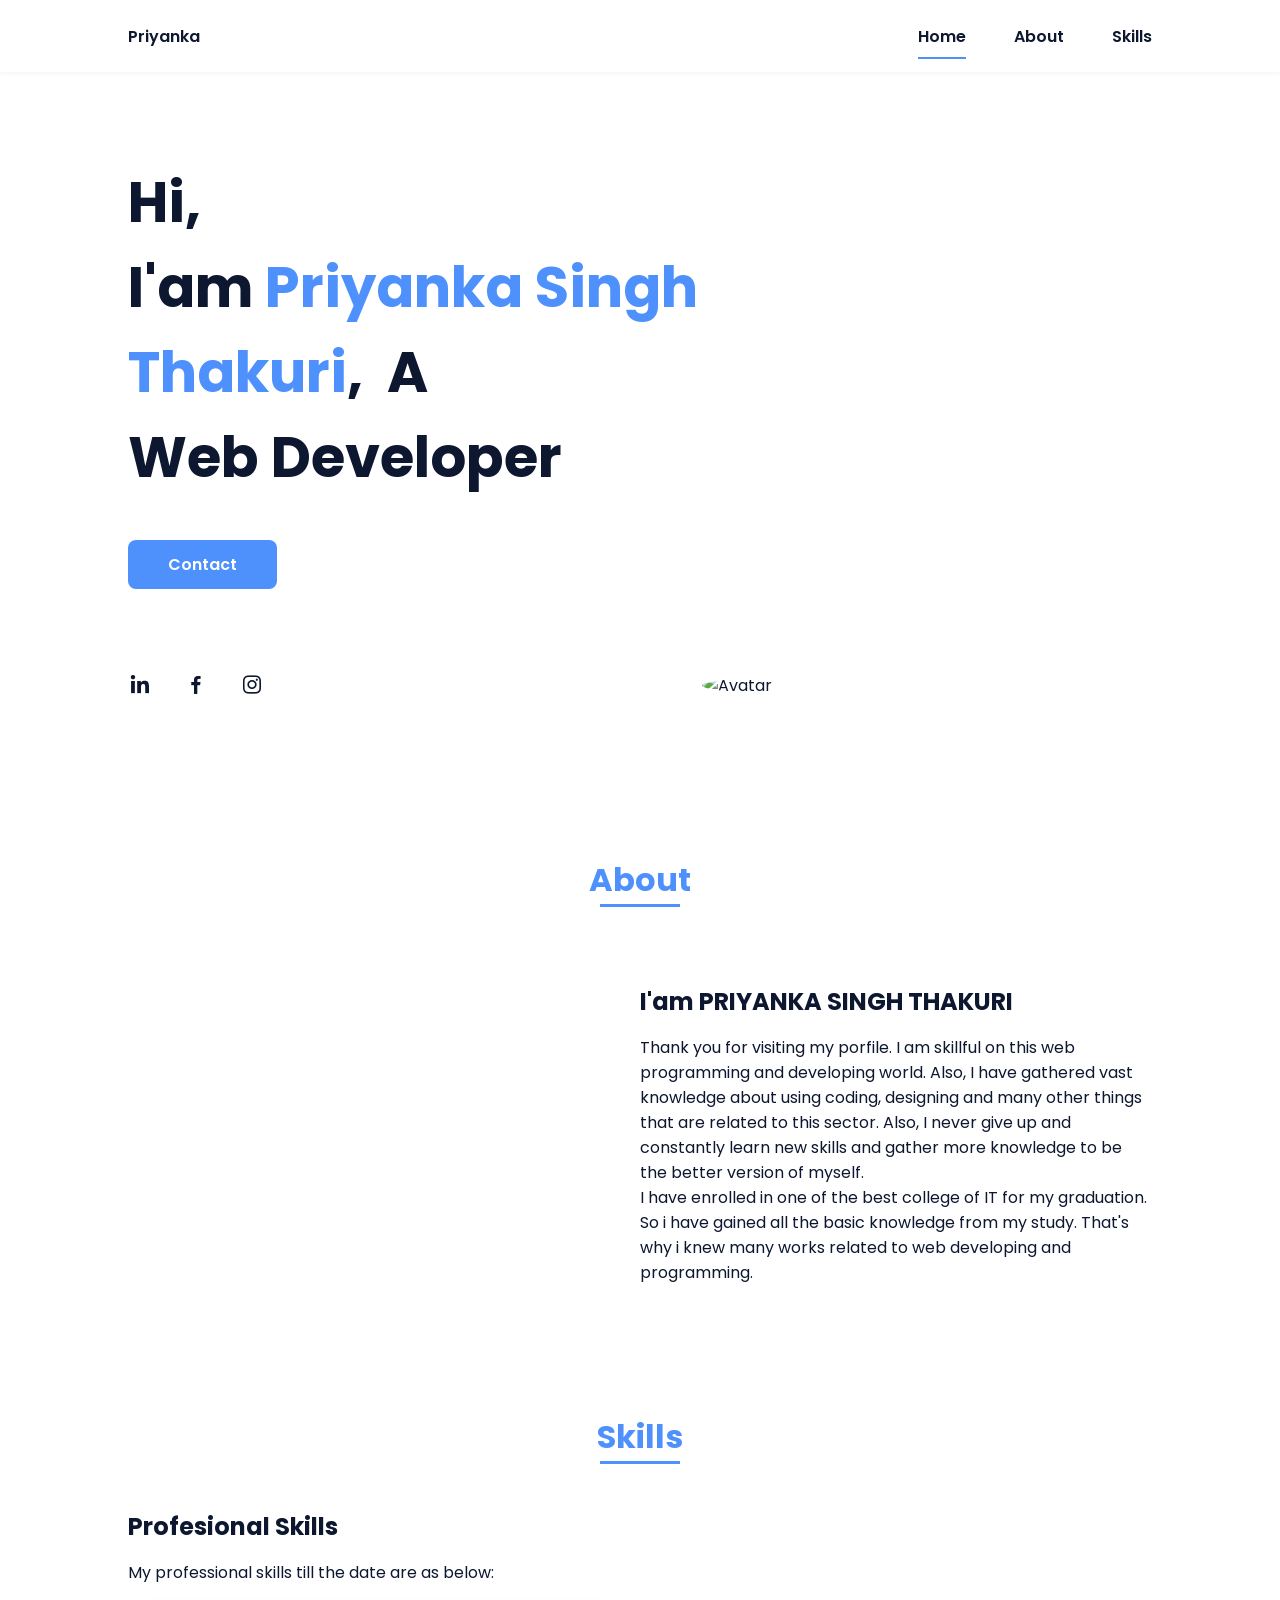
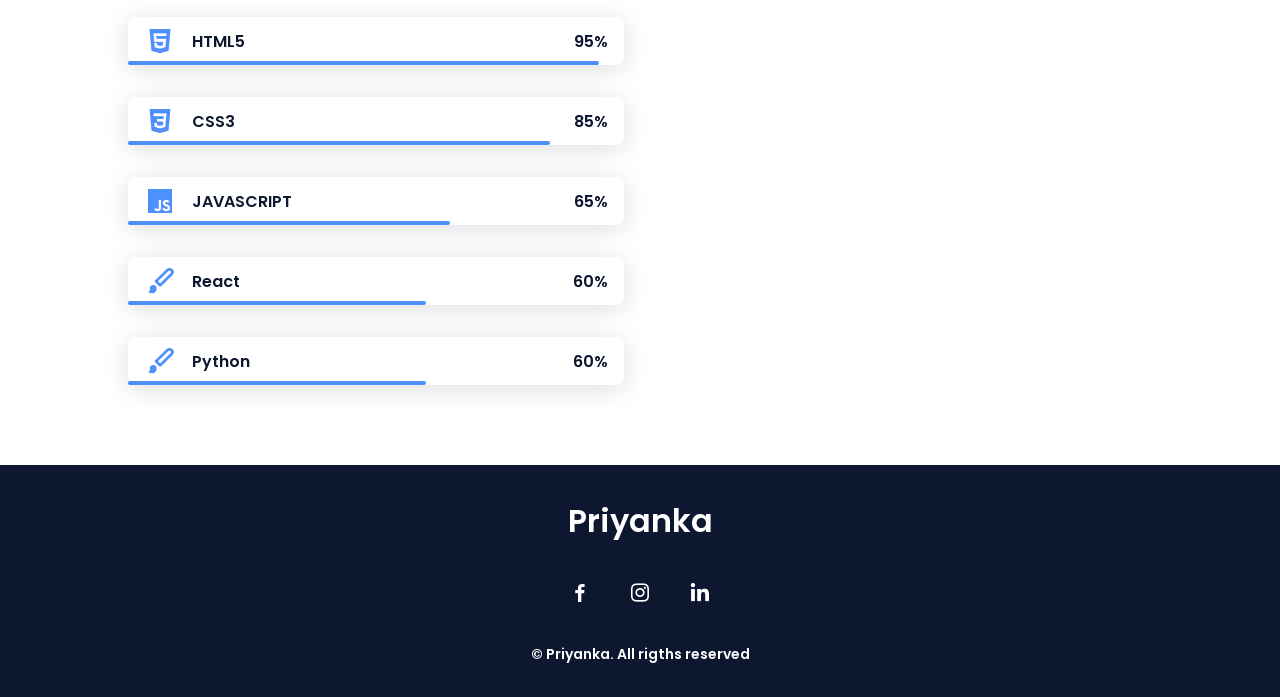
==== index.htm @ 9e980cf3 "Update index.htm" ====
<!DOCTYPE html>
<html lang="en">

<head>
    <meta charset="UTF-8">
    <meta name="viewport" content="width=device-width, initial-scale=1.0">

    <link rel="stylesheet" href="./css/style.css">

    <!-- =====BOX ICONS===== -->
    <link href='https://cdn.jsdelivr.net/npm/boxicons@2.0.5/css/boxicons.min.css' rel='stylesheet'>

    <title>Priyanka Singh Thakuri</title>
</head>

<body>
    <!--===== HEADER =====-->
    <header class="l-header">
        <nav class="nav bd-grid">
            <div>
                <a href="#" class="nav__logo">Priyanka</a>
            </div>

            <div class="nav__menu" id="nav-menu">
                <ul class="nav__list">
                    <li class="nav__item"><a href="#home" class="nav__link active">Home </a></li>
                    <li class="nav__item"><a href="#about" class="nav__link">About</a></li>
                    <li class="nav__item"><a href="#skills" class="nav__link">Skills</a></li>
                    <!-- <li class="nav__item"><a href="#work" class="nav__link">Work</a></li> -->
                    <!-- <li class="nav__item"><a href="#contact" class="nav__link">Contact</a></li> -->
                </ul>
            </div>

            <div class="nav__toggle" id="nav-toggle">
                <i class='bx bx-menu'></i>
            </div>
        </nav>
    </header>

    <main class="l-main">
        <!--===== HOME =====-->
        <section class="home bd-grid" id="home">
            <div class="home__data">
                <h1 class="home__title">Hi,<br>I'am <span class="home__title-color">Priyanka Singh <br>Thakuri</span>,&nbsp; A <br> Web
                    Developer</h1>

                <a href="https://www.facebook.com/thakuri.priyanka.5" class="button">Contact</a>
            </div>

            <div class="home__social">
                <a href="https://www.linkedin.com/in/priyanka-singh-thakuri-91807b209/" class="home__social-icon"
                    target="_blank"><i class='bx bxl-linkedin'></i></a>
                <a href="https://www.facebook.com/thakuri.priyanka.5" class="home__social-icon" target="_blank"><i
                        class='bx bxl-facebook'></i></a>
                <a href="https://www.instagram.com/priyanka_singh_thakuri_/" class="home__social-icon" target="_blank"><i
                        class='bx bxl-instagram'></i></a>
            </div>

            <div class="home__img">
                <img src="./images/profilepic.jpg" alt="Avatar" style="border-radius: 50%;">
                <!-- <svg class="home__blob" viewBox="0 0 479 467" xmlns="http://www.w3.org/2000/svg" xmlns:xlink="http://www.w3.org/1999/xlink"> -->
                <!-- <mask id="mask0" mask-type="alpha"> -->
                <!-- <path d="M9.19024 145.964C34.0253 76.5814 114.865 54.7299 184.111 29.4823C245.804 6.98884 311.86 -14.9503 370.735 14.143C431.207 44.026 467.948 107.508 477.191 174.311C485.897 237.229 454.931 294.377 416.506 344.954C373.74 401.245 326.068 462.801 255.442 466.189C179.416 469.835 111.552 422.137 65.1576 361.805C17.4835 299.81 -17.1617 219.583 9.19024 145.964Z"/> -->
                <!-- </mask> -->
                <!-- <g mask="url(#mask0)"> -->
                <!-- <path d="M9.19024 145.964C34.0253 76.5814 114.865 54.7299 184.111 29.4823C245.804 6.98884 311.86 -14.9503 370.735 14.143C431.207 44.026 467.948 107.508 477.191 174.311C485.897 237.229 454.931 294.377 416.506 344.954C373.74 401.245 326.068 462.801 255.442 466.189C179.416 469.835 111.552 422.137 65.1576 361.805C17.4835 299.81 -17.1617 219.583 9.19024 145.964Z"/> -->
                <!-- <image class="home__blob-img" x="50" y="60" href="./images/profilepic.jpg"/> -->
                <!-- </g> -->
                <!-- </svg> -->
            </div>
        </section>

        <!--===== ABOUT =====-->
        <section class="about section " id="about">
            <h2 class="section-title">About</h2>

            <div class="about__container bd-grid">
                <div class="about__img">
                    <img src="./images/profilepic.jpg" alt="">
                </div>

                <div>
                    <h2 class="about__subtitle">I'am PRIYANKA SINGH THAKURI</h2>
                    <p class="about__text">Thank you for visiting my porfile. I am skillful on this web programming and developing world.
                 Also, I have gathered vast knowledge about using coding, designing and many other things that 
                 are related to this sector. Also, I never give up and constantly learn new skills and gather more
                  knowledge to be the better version of myself.<br>

                I have enrolled in one of the best college of IT for my graduation. So i have gained all the basic knowledge
                 from my study. That's why i knew many works related to web developing and programming.</p>
                </div>
            </div>
        </section>

        <!--===== SKILLS =====-->
        <section class="skills section" id="skills">
            <h2 class="section-title">Skills</h2>

            <div class="skills__container bd-grid">
                <div>
                    <h2 class="skills__subtitle">Profesional Skills</h2>
                    <p class="skills__text">My professional skills till the date are as below:</p>
                    <div class="skills__data">
                        <div class="skills__names">
                            <i class='bx bxl-html5 skills__icon'></i>
                            <span class="skills__name">HTML5</span>
                        </div>
                        <div class="skills__bar skills__html">

                        </div>
                        <div>
                            <span class="skills__percentage">95%</span>
                        </div>
                    </div>
                    <div class="skills__data">
                        <div class="skills__names">
                            <i class='bx bxl-css3 skills__icon'></i>
                            <span class="skills__name">CSS3</span>
                        </div>
                        <div class="skills__bar skills__css">

                        </div>
                        <div>
                            <span class="skills__percentage">85%</span>
                        </div>
                    </div>
                    <div class="skills__data">
                        <div class="skills__names">
                            <i class='bx bxl-javascript skills__icon'></i>
                            <span class="skills__name">JAVASCRIPT</span>
                        </div>
                        <div class="skills__bar skills__js">

                        </div>
                        <div>
                            <span class="skills__percentage">65%</span>
                        </div>
                    </div>
                    <div class="skills__data">
                        <div class="skills__names">
                            <i class='bx bxs-paint skills__icon'></i>
                            <span class="skills__name">React</span>
                        </div>
                        <div class="skills__bar skills__flutter">

                        </div>
                        <div>
                            <span class="skills__percentage">60%</span>
                        </div>
                    </div>
                    <div class="skills__data">
                        <div class="skills__names">
                            <i class='bx bxs-paint skills__icon'></i>
                            <span class="skills__name">Python</span>
                        </div>
                        <div class="skills__bar skills__python">

                        </div>
                        <div>
                            <span class="skills__percentage">60%</span>
                        </div>
                    </div>
                </div>

                <div>
                    <img src="assets/img/work3.jpg" alt="" class="skills__img">
                </div>
            </div>
        </section>

        <!--===== WORK =====-->
        <!-- <section class="work section" id="work">
                <h2 class="section-title">Work</h2>

                <div class="work__container bd-grid">
                    <a href="" class="work__img">
                        <img src="assets/img/work1.jpg" alt="">
                    </a>
                    <a href="" class="work__img">
                        <img src="assets/img/work2.jpg" alt="">
                    </a>
                    <a href="" class="work__img">
                        <img src="assets/img/work3.jpg" alt="">
                    </a>
                    <a href="" class="work__img">
                        <img src="assets/img/work4.jpg" alt="">
                    </a>
                    <a href="" class="work__img">
                        <img src="assets/img/work5.jpg" alt="">
                    </a>
                    <a href="" class="work__img">
                        <img src="assets/img/work6.jpg" alt="">
                    </a>
                </div>
            </section> -->

        <!--===== CONTACT =====-->
        <!-- <section class="contact section" id="contact">
                <h2 class="section-title">Contact Me</h2>

                <div class="contact__container bd-grid">
                    <form action="" class="contact__form">
                        <input type="text" placeholder="Name" class="contact__input">
                        <input type="mail" placeholder="Email" class="contact__input">
                        <textarea name="" id="" cols="0" rows="10" class="contact__input"></textarea>
                        <input type="button" value="Submit" class="contact__button button">
                    </form>
                </div>
            </section> -->
    </main>

    <!--===== FOOTER =====-->
    <footer class="footer">
        <p class="footer__title">Priyanka</p>
        <div class="footer__social">
            <a href="https://www.facebook.com/thakuri.priyanka.5" target="_blank" class="footer__icon"><i class='bx bxl-facebook'></i></a>
            <a href="https://www.instagram.com/priyanka_singh_thakuri_/"  target="_blank"class="footer__icon"><i class='bx bxl-instagram'></i></a>
            <a href="https://www.linkedin.com/in/priyanka-singh-thakuri-91807b209/" target="_blank" class="footer__icon"><i class='bx bxl-linkedin'></i></a>
        </div>
        <p class="footer__copy">&#169; Priyanka. All rigths reserved</p>
    </footer>


    <!--===== SCROLL REVEAL =====-->
    <!-- <script src="https://unpkg.com/scrollreveal"></script> -->

    <!--===== MAIN JS =====-->
    <script src="./js/main.js"></script>
</body>

</html>
---- css/style.css ----
/*===== GOOGLE FONTS =====*/
@import url("https://fonts.googleapis.com/css2?family=Poppins:wght@400;600;700&display=swap");
/*===== VARIABLES CSS =====*/
:root {
  --header-height: 3rem;
  --font-semi: 600;
  /*===== Colores =====*/
  /*Purple 260 - Red 355 - Blue 224 - Pink 340*/
  /* HSL color mode */
  --hue-color: 224;
  --first-color: rgb(78,145,253);
  --second-color: hsl(var(--hue-color), 56%, 12%);
  /*===== Fuente y tipografia =====*/
  --body-font: 'Poppins', sans-serif;
  --big-font-size: 2rem;
  --h2-font-size: 1.25rem;
  --normal-font-size: .938rem;
  --smaller-font-size: .75rem;
  /*===== Margenes =====*/
  --mb-2: 1rem;
  --mb-4: 2rem;
  --mb-5: 2.5rem;
  --mb-6: 3rem;
  /*===== z index =====*/
  --z-back: -10;
  --z-fixed: 100;
}

@media screen and (min-width: 968px) {
  :root {
    --big-font-size: 3.5rem;
    --h2-font-size: 2rem;
    --normal-font-size: 1rem;
    --smaller-font-size: .875rem;
  }
}

/*===== BASE =====*/
*, ::before, ::after {
  box-sizing: border-box;
}

html {
  scroll-behavior: smooth;
}

body {
  margin: var(--header-height) 0 0 0;
  font-family: var(--body-font);
  font-size: var(--normal-font-size);
  color: var(--second-color);
}

h1, h2, p {
  margin: 0;
}

ul {
  margin: 0;
  padding: 0;
  list-style: none;
}

a {
  text-decoration: none;
}

img {
  max-width: 100%;
  height: auto;
  display: block;
}

/*===== CLASS CSS ===== */
.section-title {
  position: relative;
  font-size: var(--h2-font-size);
  color: var(--first-color);
  margin-top: var(--mb-2);
  margin-bottom: var(--mb-4);
  text-align: center;
}

.section-title::after {
  position: absolute;
  content: '';
  width: 64px;
  height: 0.18rem;
  left: 0;
  right: 0;
  margin: auto;
  top: 2rem;
  background-color: var(--first-color);
}

.section {
  padding-top: 3rem;
  padding-bottom: 2rem;
}

/*===== LAYOUT =====*/
.bd-grid {
  max-width: 1024px;
  display: grid;
  margin-left: var(--mb-2);
  margin-right: var(--mb-2);
}

.l-header {
  width: 100%;
  position: fixed;
  top: 0;
  left: 0;
  z-index: var(--z-fixed);
  background-color: #fff;
  box-shadow: 0 1px 4px rgba(146, 161, 176, 0.15);
}

/*===== NAV =====*/
.nav {
  height: var(--header-height);
  display: flex;
  justify-content: space-between;
  align-items: center;
  font-weight: var(--font-semi);
}

@media screen and (max-width: 767px) {
  .nav__menu {
    position: fixed;
    top: var(--header-height);
    right: -100%;
    width: 80%;
    height: 100%;
    padding: 2rem;
    background-color: var(--second-color);
    transition: .5s;
  }
}

.nav__item {
  margin-bottom: var(--mb-4);
}

.nav__link {
  position: relative;
  color: #fff;
}

.nav__link:hover {
  position: relative;
}

.nav__link:hover::after {
  position: absolute;
  content: '';
  width: 100%;
  height: 0.18rem;
  left: 0;
  top: 2rem;
  background-color: var(--first-color);
}

.nav__logo {
  color: var(--second-color);
}

.nav__toggle {
  color: var(--second-color);
  font-size: 1.5rem;
  cursor: pointer;
}

/*Active menu*/
.active::after {
  position: absolute;
  content: '';
  width: 100%;
  height: 0.18rem;
  left: 0;
  top: 2rem;
  background-color: var(--first-color);
}

/*=== Show menu ===*/
.show {
  right: 0;
}

/*===== HOME =====*/
.home {
  position: relative;
  row-gap: 5rem;
  padding: 4rem 0 5rem;
}

.home__data {
  align-self: center;
}

.home__title {
  font-size: var(--big-font-size);
  margin-bottom: var(--mb-5);
}

.home__title-color {
  color: var(--first-color);
}

.home__social {
  display: flex;
  flex-direction: column;
}

.home__social-icon {
  width: max-content;
  margin-bottom: var(--mb-2);
  font-size: 1.5rem;
  color: var(--second-color);
}

.home__social-icon:hover {
  color: var(--first-color);
}

.home__img {
  position: absolute;
  right: 0;
  bottom: 0;
  width: 260px;
}

.home__blob {
  fill: var(--first-color);
}

.home__blob-img {
  width: 360px;
}

/*BUTTONS*/
.button {
  display: inline-block;
  background-color: var(--first-color);
  color: #fff;
  padding: .75rem 2.5rem;
  font-weight: var(--font-semi);
  border-radius: .5rem;
  transition: .3s;
}

.button:hover {
  box-shadow: 0px 10px 36px rgba(0, 0, 0, 0.15);
}

/* ===== ABOUT =====*/
.about__container {
  row-gap: 2rem;
  text-align: center;
}

.about__subtitle {
  margin-bottom: var(--mb-2);
}

.about__img {
  justify-self: center;
}

.about__img img {
  width: 200px;
  border-radius: .5rem;
}

/* ===== SKILLS =====*/
.skills__container {
  row-gap: 2rem;
  text-align: center;
}

.skills__subtitle {
  margin-bottom: var(--mb-2);
}

.skills__text {
  margin-bottom: var(--mb-4);
}

.skills__data {
  display: flex;
  justify-content: space-between;
  align-items: center;
  position: relative;
  font-weight: var(--font-semi);
  padding: .5rem 1rem;
  margin-bottom: var(--mb-4);
  border-radius: .5rem;
  box-shadow: 0px 4px 25px rgba(14, 36, 49, 0.15);
}

.skills__icon {
  font-size: 2rem;
  margin-right: var(--mb-2);
  color: var(--first-color);
}

.skills__names {
  display: flex;
  align-items: center;
}

.skills__bar {
  position: absolute;
  left: 0;
  bottom: 0;
  background-color: var(--first-color);
  height: .25rem;
  border-radius: .5rem;
  z-index: var(--z-back);
}

.skills__html {
  width: 95%;
}

.skills__css {
  width: 85%;
}

.skills__js {
  width: 65%;
}

.skills__flutter {
  width: 60%;
}

.skills__python{
  width: 60%;
}

.skills__img {
  border-radius: .5rem;
}

/* ===== WORK =====*/
.work__container {
  row-gap: 2rem;
}

.work__img {
  box-shadow: 0px 4px 25px rgba(14, 36, 49, 0.15);
  border-radius: .5rem;
  overflow: hidden;
}

.work__img img {
  transition: 1s;
}

.work__img img:hover {
  transform: scale(1.1);
}

/* ===== CONTACT =====*/
.contact__input {
  width: 100%;
  font-size: var(--normal-font-size);
  font-weight: var(--font-semi);
  padding: 1rem;
  border-radius: .5rem;
  border: 1.5px solid var(--second-color);
  outline: none;
  margin-bottom: var(--mb-4);
}

.contact__button {
  display: block;
  border: none;
  outline: none;
  font-size: var(--normal-font-size);
  cursor: pointer;
  margin-left: auto;
}

/* ===== FOOTER =====*/
.footer {
  background-color: var(--second-color);
  color: #fff;
  text-align: center;
  font-weight: var(--font-semi);
  padding: 2rem 0;
}

.footer__title {
  font-size: 2rem;
  margin-bottom: var(--mb-4);
}

.footer__social {
  margin-bottom: var(--mb-4);
}

.footer__icon {
  font-size: 1.5rem;
  color: #fff;
  margin: 0 var(--mb-2);
}

.footer__copy {
  font-size: var(--smaller-font-size);
}

/* ===== MEDIA QUERIES=====*/
@media screen and (max-width: 320px) {
  .home {
    row-gap: 2rem;
  }
  .home__img {
    width: 200px;
  }
}

@media screen and (min-width: 576px) {
  .home {
    padding: 4rem 0 2rem;
  }
  .home__social {
    padding-top: 0;
    padding-bottom: 2.5rem;
    flex-direction: row;
    align-self: flex-end;
  }
  .home__social-icon {
    margin-bottom: 0;
    margin-right: var(--mb-4);
  }
  .home__img {
    width: 300px;
    bottom: 25%;
  }
  .about__container {
    grid-template-columns: repeat(2, 1fr);
    align-items: center;
    text-align: initial;
  }
  .skills__container {
    grid-template-columns: .7fr;
    justify-content: center;
    column-gap: 1rem;
  }
  .work__container {
    grid-template-columns: repeat(2, 1fr);
    column-gap: 2rem;
    padding-top: 2rem;
  }
  .contact__form {
    width: 360px;
    padding-top: 2rem;
  }
  .contact__container {
    justify-items: center;
  }
}

@media screen and (min-width: 768px) {
  body {
    margin: 0;
  }
  .section {
    padding-top: 4rem;
    padding-bottom: 3rem;
  }
  .section-title {
    margin-bottom: var(--mb-6);
  }
  .section-title::after {
    width: 80px;
    top: 3rem;
  }
  .nav {
    height: calc(var(--header-height) + 1.5rem);
  }
  .nav__list {
    display: flex;
    padding-top: 0;
  }
  .nav__item {
    margin-left: var(--mb-6);
    margin-bottom: 0;
  }
  .nav__toggle {
    display: none;
  }
  .nav__link {
    color: var(--second-color);
  }
  .home {
    padding: 8rem 0 2rem;
  }
  .home__img {
    width: 400px;
    bottom: 10%;
  }
  .about__container {
    padding-top: 2rem;
  }
  .about__img img {
    width: 300px;
  }
  .skills__container {
    grid-template-columns: repeat(2, 1fr);
    column-gap: 2rem;
    align-items: center;
    text-align: initial;
  }
  .work__container {
    grid-template-columns: repeat(3, 1fr);
    column-gap: 2rem;
  }
}

@media screen and (min-width: 992px) {
  .bd-grid {
    margin-left: auto;
    margin-right: auto;
  }
  .home {
    padding: 10rem 0 2rem;
  }
  .home__img {
    width: 450px;
  }
}
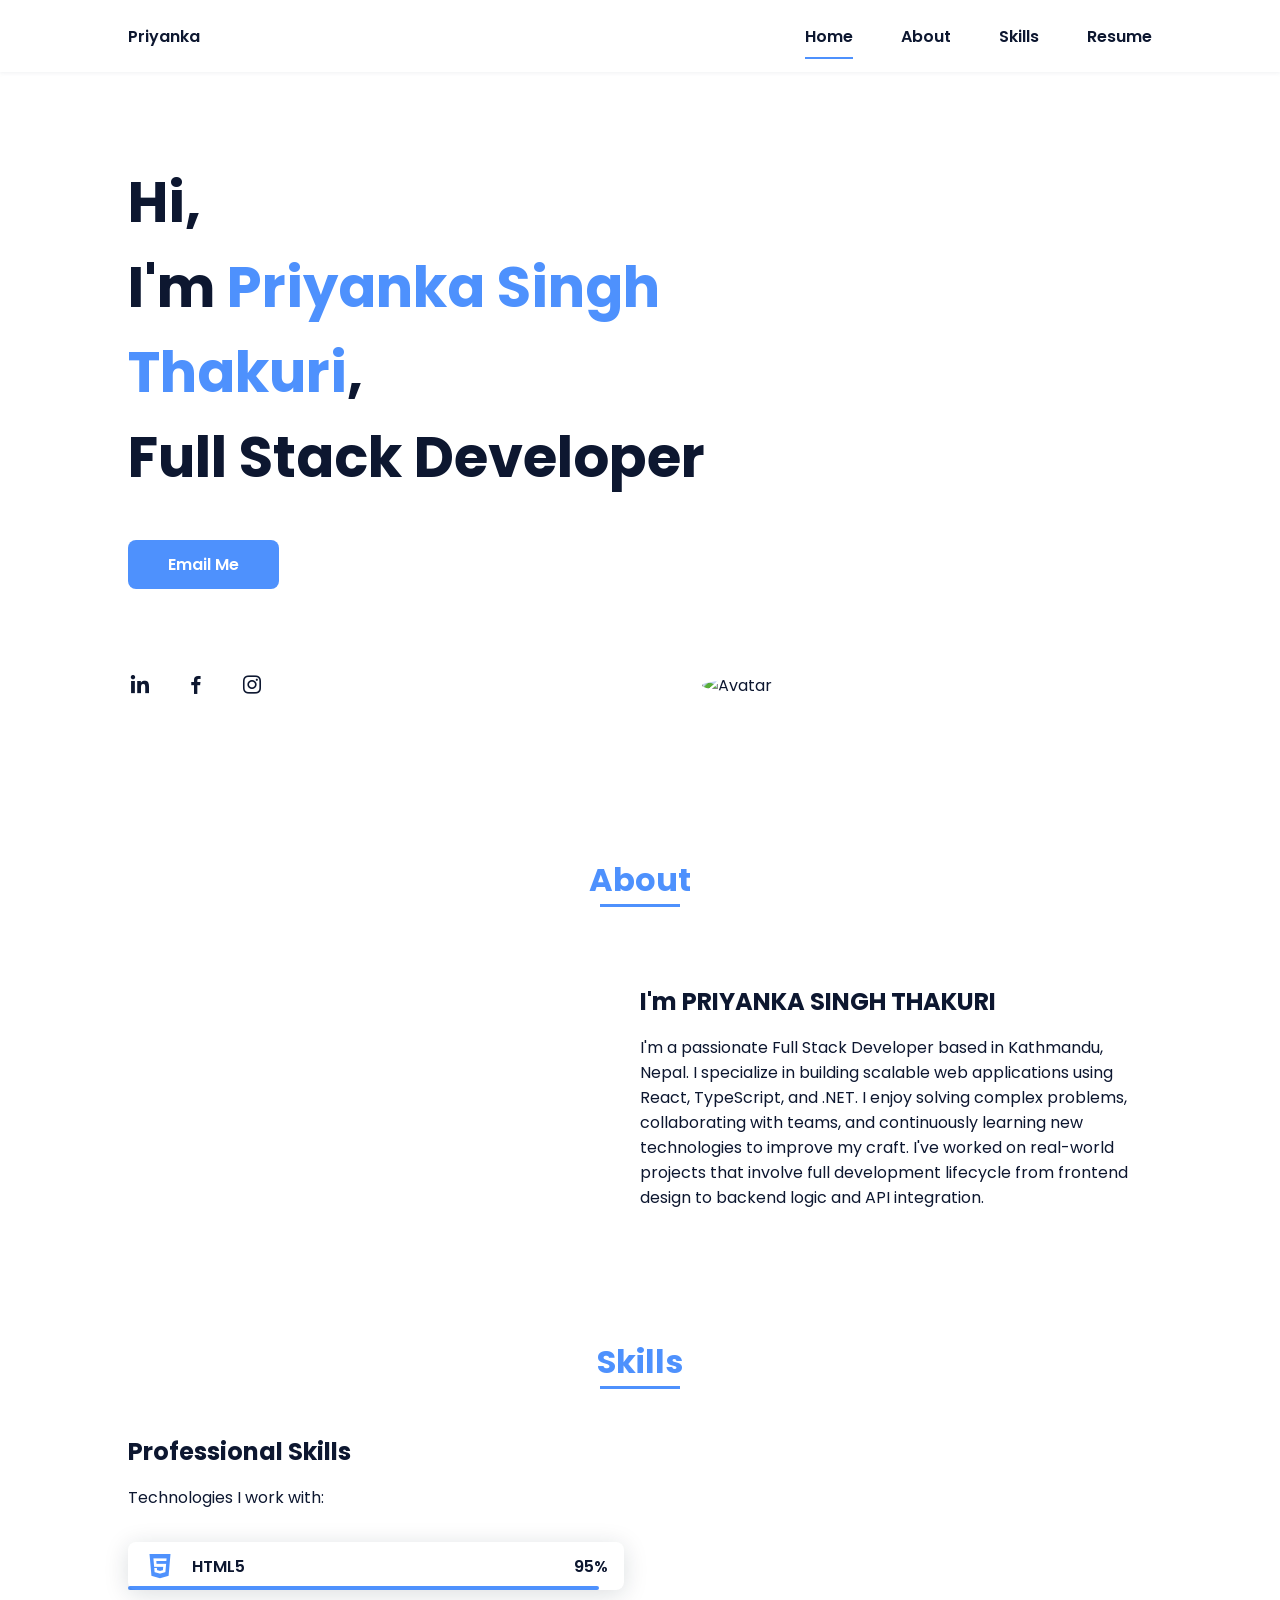
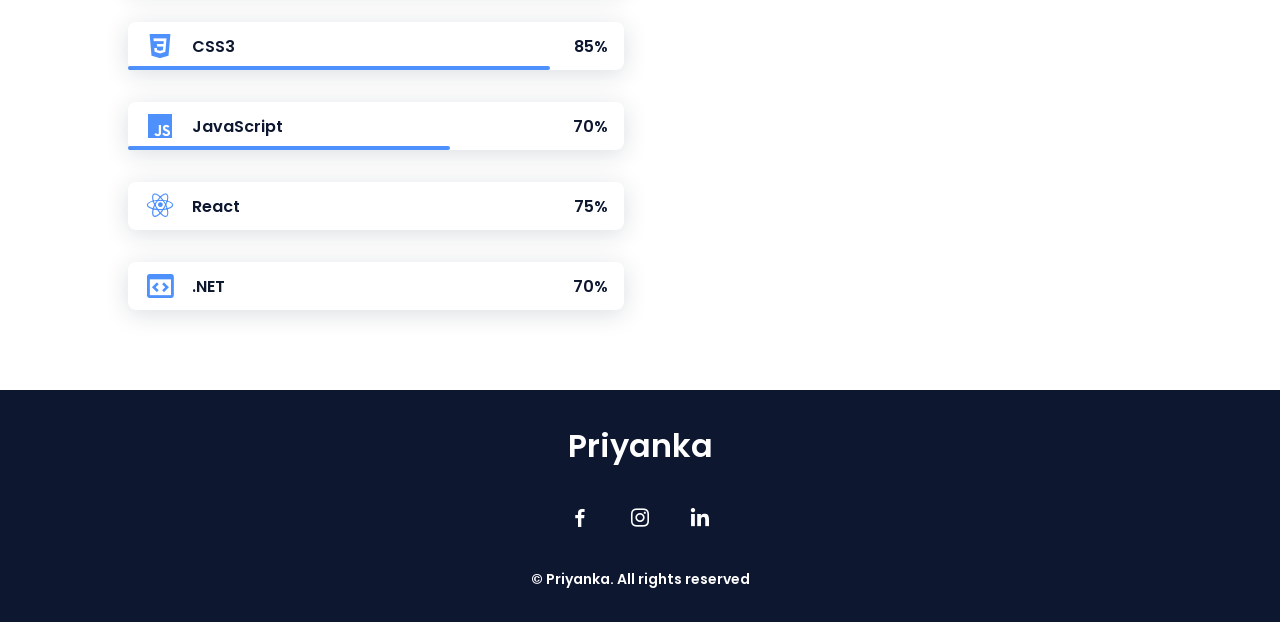
==== commit 1f5f55da: "Update index.htm update in html" ====
--- a/index.htm
+++ b/index.htm
@@ -4,33 +4,25 @@
 <head>
     <meta charset="UTF-8">
     <meta name="viewport" content="width=device-width, initial-scale=1.0">
-
     <link rel="stylesheet" href="./css/style.css">
-
-    <!-- =====BOX ICONS===== -->
     <link href='https://cdn.jsdelivr.net/npm/boxicons@2.0.5/css/boxicons.min.css' rel='stylesheet'>
-
     <title>Priyanka Singh Thakuri</title>
 </head>
 
 <body>
-    <!--===== HEADER =====-->
     <header class="l-header">
         <nav class="nav bd-grid">
             <div>
                 <a href="#" class="nav__logo">Priyanka</a>
             </div>
-
             <div class="nav__menu" id="nav-menu">
                 <ul class="nav__list">
-                    <li class="nav__item"><a href="#home" class="nav__link active">Home </a></li>
+                    <li class="nav__item"><a href="#home" class="nav__link active">Home</a></li>
                     <li class="nav__item"><a href="#about" class="nav__link">About</a></li>
                     <li class="nav__item"><a href="#skills" class="nav__link">Skills</a></li>
-                    <!-- <li class="nav__item"><a href="#work" class="nav__link">Work</a></li> -->
-                    <!-- <li class="nav__item"><a href="#contact" class="nav__link">Contact</a></li> -->
+                    <li class="nav__item"><a href="Priyanka_Singh_Thakuri_Resume.pdf" class="nav__link" target="_blank">Resume</a></li>
                 </ul>
             </div>
-
             <div class="nav__toggle" id="nav-toggle">
                 <i class='bx bx-menu'></i>
             </div>
@@ -38,127 +30,88 @@
     </header>
 
     <main class="l-main">
-        <!--===== HOME =====-->
         <section class="home bd-grid" id="home">
             <div class="home__data">
-                <h1 class="home__title">Hi,<br>I'am <span class="home__title-color">Priyanka Singh <br>Thakuri</span>,&nbsp; A <br> Web
-                    Developer</h1>
-
-                <a href="https://www.facebook.com/thakuri.priyanka.5" class="button">Contact</a>
+                <h1 class="home__title">Hi,<br>I'm <span class="home__title-color">Priyanka Singh <br>Thakuri</span>,<br>Full Stack Developer</h1>
+                <a href="mailto:priyankasinghthakuri57@gmail.com" class="button">Email Me</a>
             </div>
 
             <div class="home__social">
-                <a href="https://www.linkedin.com/in/priyanka-singh-thakuri-91807b209/" class="home__social-icon"
-                    target="_blank"><i class='bx bxl-linkedin'></i></a>
-                <a href="https://www.facebook.com/thakuri.priyanka.5" class="home__social-icon" target="_blank"><i
-                        class='bx bxl-facebook'></i></a>
-                <a href="https://www.instagram.com/priyanka_singh_thakuri_/" class="home__social-icon" target="_blank"><i
-                        class='bx bxl-instagram'></i></a>
+                <a href="https://www.linkedin.com/in/priyanka-singh-thakuri-91807b209/" class="home__social-icon" target="_blank"><i class='bx bxl-linkedin'></i></a>
+                <a href="https://www.facebook.com/thakuri.priyanka.5" class="home__social-icon" target="_blank"><i class='bx bxl-facebook'></i></a>
+                <a href="https://www.instagram.com/priyanka_singh_thakuri_/" class="home__social-icon" target="_blank"><i class='bx bxl-instagram'></i></a>
             </div>
 
             <div class="home__img">
                 <img src="./images/profilepic.jpg" alt="Avatar" style="border-radius: 50%;">
-                <!-- <svg class="home__blob" viewBox="0 0 479 467" xmlns="http://www.w3.org/2000/svg" xmlns:xlink="http://www.w3.org/1999/xlink"> -->
-                <!-- <mask id="mask0" mask-type="alpha"> -->
-                <!-- <path d="M9.19024 145.964C34.0253 76.5814 114.865 54.7299 184.111 29.4823C245.804 6.98884 311.86 -14.9503 370.735 14.143C431.207 44.026 467.948 107.508 477.191 174.311C485.897 237.229 454.931 294.377 416.506 344.954C373.74 401.245 326.068 462.801 255.442 466.189C179.416 469.835 111.552 422.137 65.1576 361.805C17.4835 299.81 -17.1617 219.583 9.19024 145.964Z"/> -->
-                <!-- </mask> -->
-                <!-- <g mask="url(#mask0)"> -->
-                <!-- <path d="M9.19024 145.964C34.0253 76.5814 114.865 54.7299 184.111 29.4823C245.804 6.98884 311.86 -14.9503 370.735 14.143C431.207 44.026 467.948 107.508 477.191 174.311C485.897 237.229 454.931 294.377 416.506 344.954C373.74 401.245 326.068 462.801 255.442 466.189C179.416 469.835 111.552 422.137 65.1576 361.805C17.4835 299.81 -17.1617 219.583 9.19024 145.964Z"/> -->
-                <!-- <image class="home__blob-img" x="50" y="60" href="./images/profilepic.jpg"/> -->
-                <!-- </g> -->
-                <!-- </svg> -->
             </div>
         </section>
 
-        <!--===== ABOUT =====-->
         <section class="about section " id="about">
             <h2 class="section-title">About</h2>
-
             <div class="about__container bd-grid">
                 <div class="about__img">
                     <img src="./images/profilepic.jpg" alt="">
                 </div>
-
                 <div>
-                    <h2 class="about__subtitle">I'am PRIYANKA SINGH THAKURI</h2>
-                    <p class="about__text">Thank you for visiting my porfile. I am skillful on this web programming and developing world.
-                 Also, I have gathered vast knowledge about using coding, designing and many other things that 
-                 are related to this sector. Also, I never give up and constantly learn new skills and gather more
-                  knowledge to be the better version of myself.<br>
-
-                I have enrolled in one of the best college of IT for my graduation. So i have gained all the basic knowledge
-                 from my study. That's why i knew many works related to web developing and programming.</p>
+                    <h2 class="about__subtitle">I'm PRIYANKA SINGH THAKURI</h2>
+                    <p class="about__text">
+                        I'm a passionate Full Stack Developer based in Kathmandu, Nepal. I specialize in building scalable web applications using React, TypeScript, and .NET. I enjoy solving complex problems, collaborating with teams, and continuously learning new technologies to improve my craft. I've worked on real-world projects that involve full development lifecycle from frontend design to backend logic and API integration.
+                    </p>
                 </div>
             </div>
         </section>
 
-        <!--===== SKILLS =====-->
         <section class="skills section" id="skills">
             <h2 class="section-title">Skills</h2>
-
             <div class="skills__container bd-grid">
                 <div>
-                    <h2 class="skills__subtitle">Profesional Skills</h2>
-                    <p class="skills__text">My professional skills till the date are as below:</p>
+                    <h2 class="skills__subtitle">Professional Skills</h2>
+                    <p class="skills__text">Technologies I work with:</p>
+
                     <div class="skills__data">
                         <div class="skills__names">
                             <i class='bx bxl-html5 skills__icon'></i>
                             <span class="skills__name">HTML5</span>
                         </div>
-                        <div class="skills__bar skills__html">
+                        <div class="skills__bar skills__html"></div>
+                        <div><span class="skills__percentage">95%</span></div>
+                    </div>
 
-                        </div>
-                        <div>
-                            <span class="skills__percentage">95%</span>
-                        </div>
-                    </div>
                     <div class="skills__data">
                         <div class="skills__names">
                             <i class='bx bxl-css3 skills__icon'></i>
                             <span class="skills__name">CSS3</span>
                         </div>
-                        <div class="skills__bar skills__css">
+                        <div class="skills__bar skills__css"></div>
+                        <div><span class="skills__percentage">85%</span></div>
+                    </div>
 
-                        </div>
-                        <div>
-                            <span class="skills__percentage">85%</span>
-                        </div>
-                    </div>
                     <div class="skills__data">
                         <div class="skills__names">
                             <i class='bx bxl-javascript skills__icon'></i>
-                            <span class="skills__name">JAVASCRIPT</span>
+                            <span class="skills__name">JavaScript</span>
                         </div>
-                        <div class="skills__bar skills__js">
+                        <div class="skills__bar skills__js"></div>
+                        <div><span class="skills__percentage">70%</span></div>
+                    </div>
 
-                        </div>
-                        <div>
-                            <span class="skills__percentage">65%</span>
-                        </div>
-                    </div>
                     <div class="skills__data">
                         <div class="skills__names">
-                            <i class='bx bxs-paint skills__icon'></i>
+                            <i class='bx bxl-react skills__icon'></i>
                             <span class="skills__name">React</span>
                         </div>
-                        <div class="skills__bar skills__flutter">
+                        <div class="skills__bar skills__react"></div>
+                        <div><span class="skills__percentage">75%</span></div>
+                    </div>
 
-                        </div>
-                        <div>
-                            <span class="skills__percentage">60%</span>
-                        </div>
-                    </div>
                     <div class="skills__data">
                         <div class="skills__names">
-                            <i class='bx bxs-paint skills__icon'></i>
-                            <span class="skills__name">Python</span>
+                            <i class='bx bx-code-block skills__icon'></i>
+                            <span class="skills__name">.NET</span>
                         </div>
-                        <div class="skills__bar skills__python">
-
-                        </div>
-                        <div>
-                            <span class="skills__percentage">60%</span>
-                        </div>
+                        <div class="skills__bar skills__dotnet"></div>
+                        <div><span class="skills__percentage">70%</span></div>
                     </div>
                 </div>
 
@@ -167,64 +120,18 @@
                 </div>
             </div>
         </section>
-
-        <!--===== WORK =====-->
-        <!-- <section class="work section" id="work">
-                <h2 class="section-title">Work</h2>
-
-                <div class="work__container bd-grid">
-                    <a href="" class="work__img">
-                        <img src="assets/img/work1.jpg" alt="">
-                    </a>
-                    <a href="" class="work__img">
-                        <img src="assets/img/work2.jpg" alt="">
-                    </a>
-                    <a href="" class="work__img">
-                        <img src="assets/img/work3.jpg" alt="">
-                    </a>
-                    <a href="" class="work__img">
-                        <img src="assets/img/work4.jpg" alt="">
-                    </a>
-                    <a href="" class="work__img">
-                        <img src="assets/img/work5.jpg" alt="">
-                    </a>
-                    <a href="" class="work__img">
-                        <img src="assets/img/work6.jpg" alt="">
-                    </a>
-                </div>
-            </section> -->
-
-        <!--===== CONTACT =====-->
-        <!-- <section class="contact section" id="contact">
-                <h2 class="section-title">Contact Me</h2>
-
-                <div class="contact__container bd-grid">
-                    <form action="" class="contact__form">
-                        <input type="text" placeholder="Name" class="contact__input">
-                        <input type="mail" placeholder="Email" class="contact__input">
-                        <textarea name="" id="" cols="0" rows="10" class="contact__input"></textarea>
-                        <input type="button" value="Submit" class="contact__button button">
-                    </form>
-                </div>
-            </section> -->
     </main>
 
-    <!--===== FOOTER =====-->
     <footer class="footer">
         <p class="footer__title">Priyanka</p>
         <div class="footer__social">
             <a href="https://www.facebook.com/thakuri.priyanka.5" target="_blank" class="footer__icon"><i class='bx bxl-facebook'></i></a>
-            <a href="https://www.instagram.com/priyanka_singh_thakuri_/"  target="_blank"class="footer__icon"><i class='bx bxl-instagram'></i></a>
+            <a href="https://www.instagram.com/priyanka_singh_thakuri_/" target="_blank" class="footer__icon"><i class='bx bxl-instagram'></i></a>
             <a href="https://www.linkedin.com/in/priyanka-singh-thakuri-91807b209/" target="_blank" class="footer__icon"><i class='bx bxl-linkedin'></i></a>
         </div>
-        <p class="footer__copy">&#169; Priyanka. All rigths reserved</p>
+        <p class="footer__copy">© Priyanka. All rights reserved</p>
     </footer>
 
-
-    <!--===== SCROLL REVEAL =====-->
-    <!-- <script src="https://unpkg.com/scrollreveal"></script> -->
-
-    <!--===== MAIN JS =====-->
     <script src="./js/main.js"></script>
 </body>
 
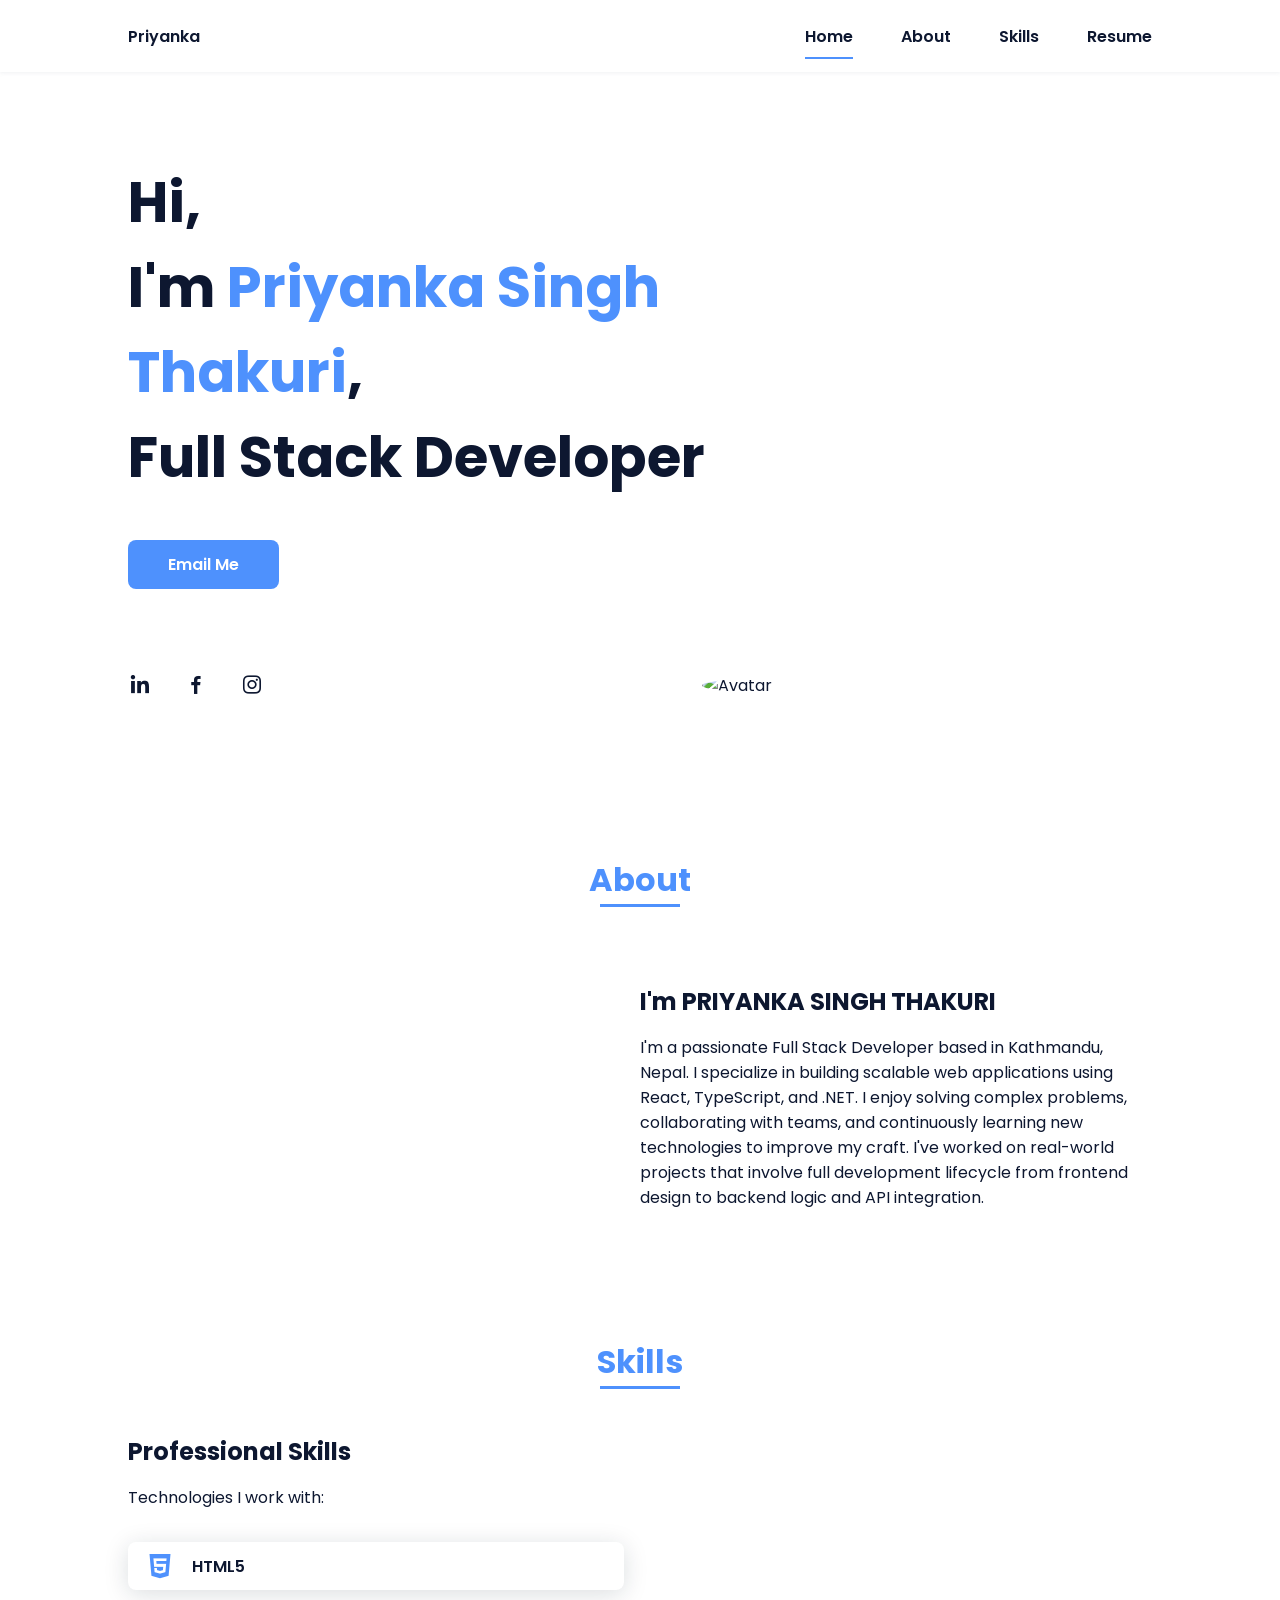
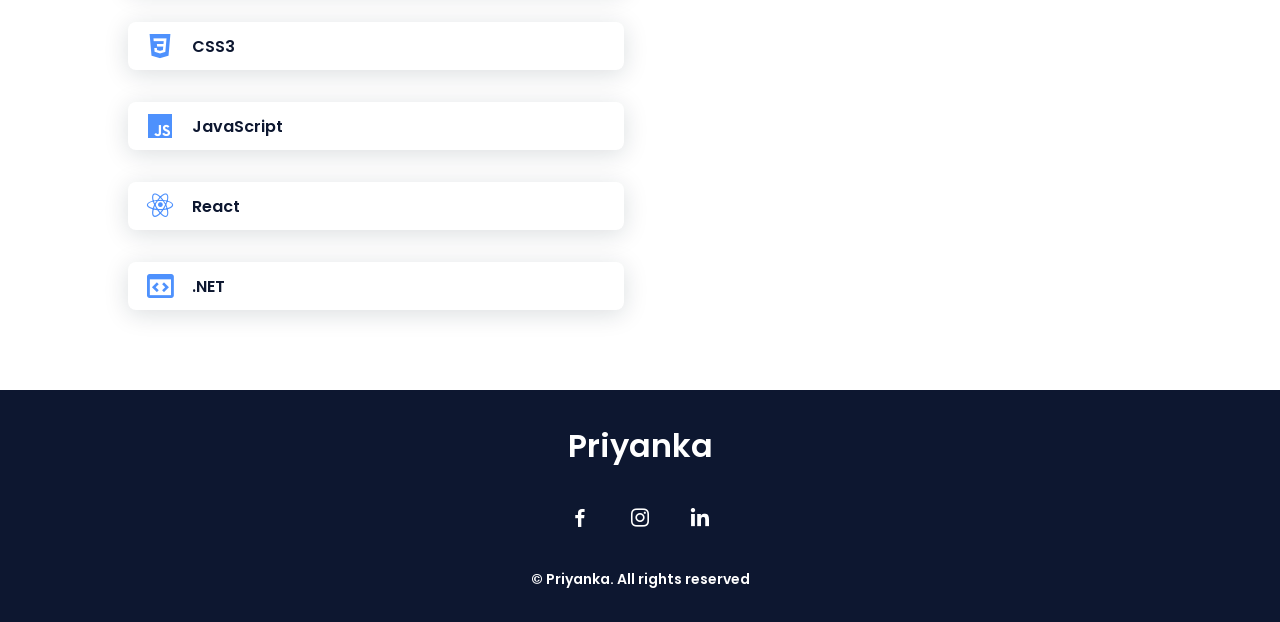
==== commit ea796767: "Update index.htm" ====
--- a/index.htm
+++ b/index.htm
@@ -20,7 +20,7 @@
                     <li class="nav__item"><a href="#home" class="nav__link active">Home</a></li>
                     <li class="nav__item"><a href="#about" class="nav__link">About</a></li>
                     <li class="nav__item"><a href="#skills" class="nav__link">Skills</a></li>
-                    <li class="nav__item"><a href="Priyanka_Singh_Thakuri_Resume.pdf" class="nav__link" target="_blank">Resume</a></li>
+                    <li class="nav__item"><a href="./images/Priyanka_Singh_Thakuri_Resume.pdf" class="nav__link" target="_blank">Resume</a></li>
                 </ul>
             </div>
             <div class="nav__toggle" id="nav-toggle">
@@ -74,8 +74,6 @@
                             <i class='bx bxl-html5 skills__icon'></i>
                             <span class="skills__name">HTML5</span>
                         </div>
-                        <div class="skills__bar skills__html"></div>
-                        <div><span class="skills__percentage">95%</span></div>
                     </div>
 
                     <div class="skills__data">
@@ -83,8 +81,6 @@
                             <i class='bx bxl-css3 skills__icon'></i>
                             <span class="skills__name">CSS3</span>
                         </div>
-                        <div class="skills__bar skills__css"></div>
-                        <div><span class="skills__percentage">85%</span></div>
                     </div>
 
                     <div class="skills__data">
@@ -92,8 +88,6 @@
                             <i class='bx bxl-javascript skills__icon'></i>
                             <span class="skills__name">JavaScript</span>
                         </div>
-                        <div class="skills__bar skills__js"></div>
-                        <div><span class="skills__percentage">70%</span></div>
                     </div>
 
                     <div class="skills__data">
@@ -101,8 +95,6 @@
                             <i class='bx bxl-react skills__icon'></i>
                             <span class="skills__name">React</span>
                         </div>
-                        <div class="skills__bar skills__react"></div>
-                        <div><span class="skills__percentage">75%</span></div>
                     </div>
 
                     <div class="skills__data">
@@ -110,8 +102,6 @@
                             <i class='bx bx-code-block skills__icon'></i>
                             <span class="skills__name">.NET</span>
                         </div>
-                        <div class="skills__bar skills__dotnet"></div>
-                        <div><span class="skills__percentage">70%</span></div>
                     </div>
                 </div>
 
